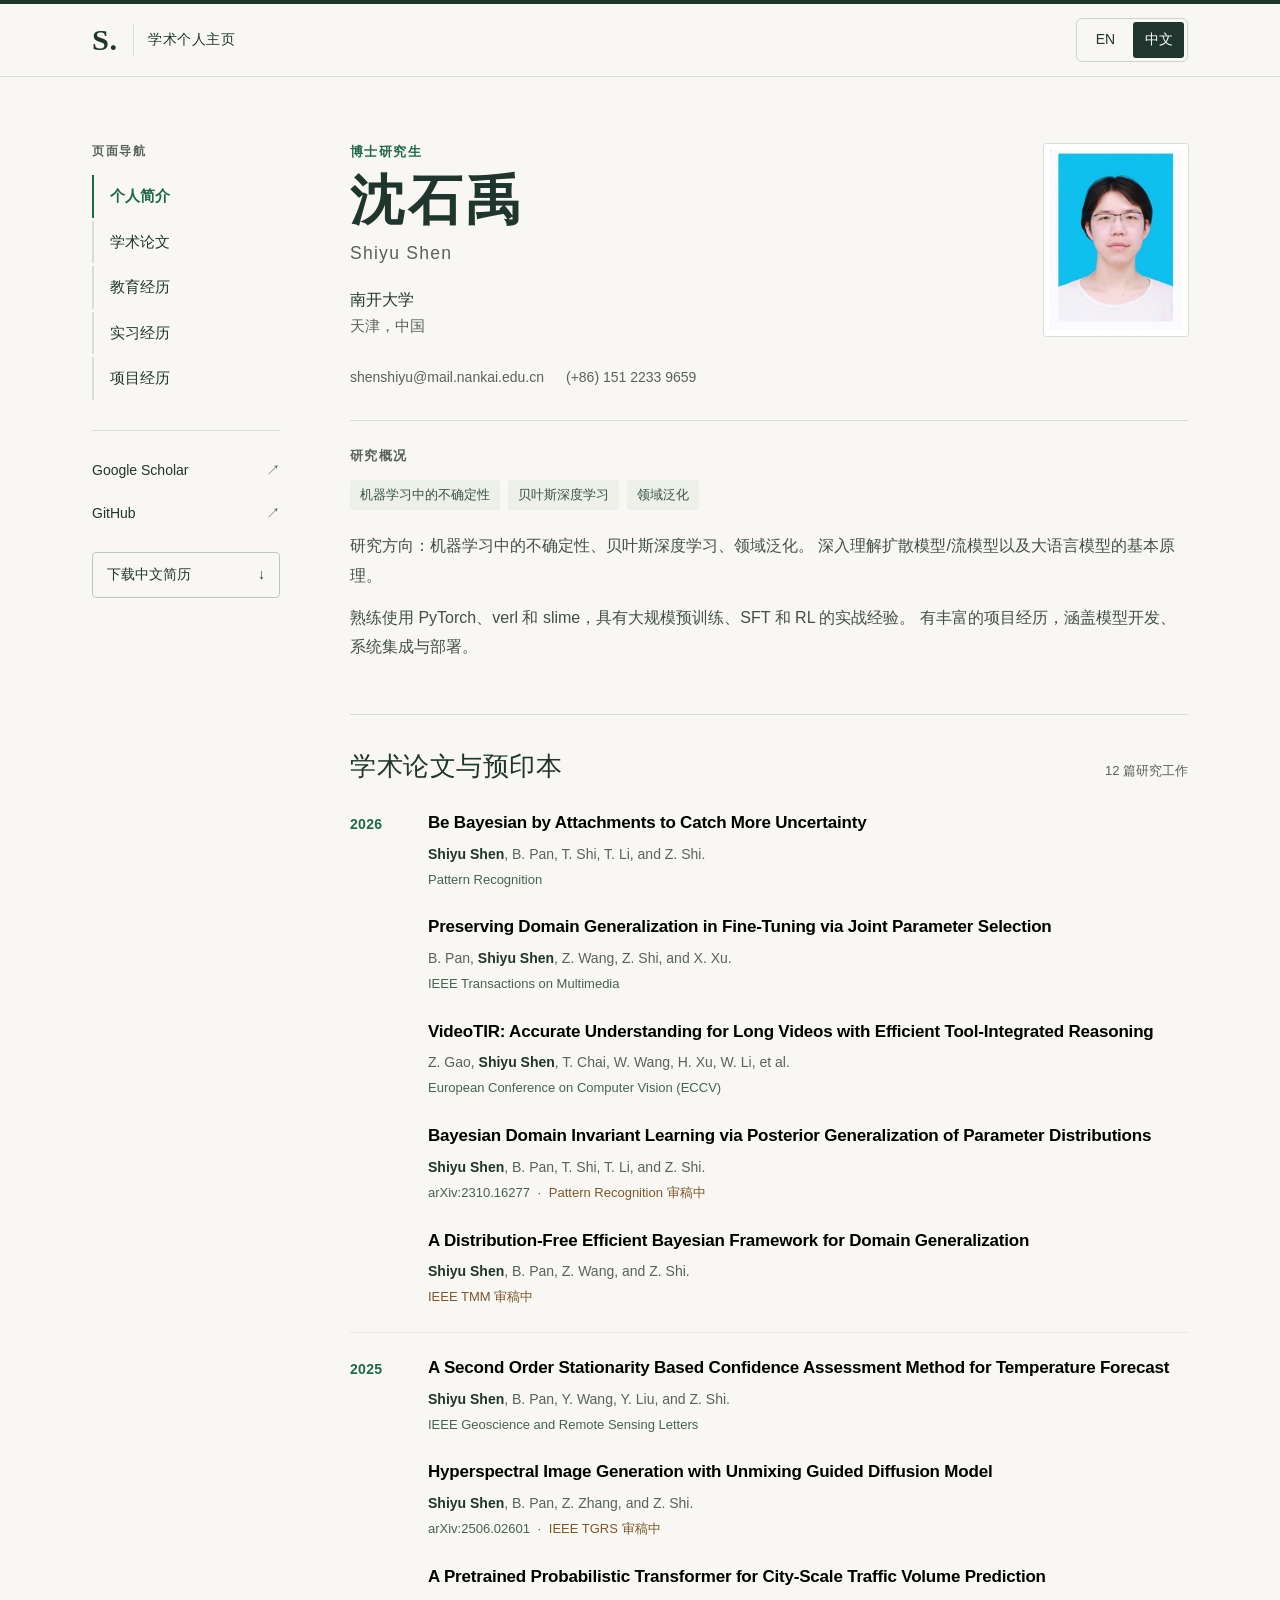
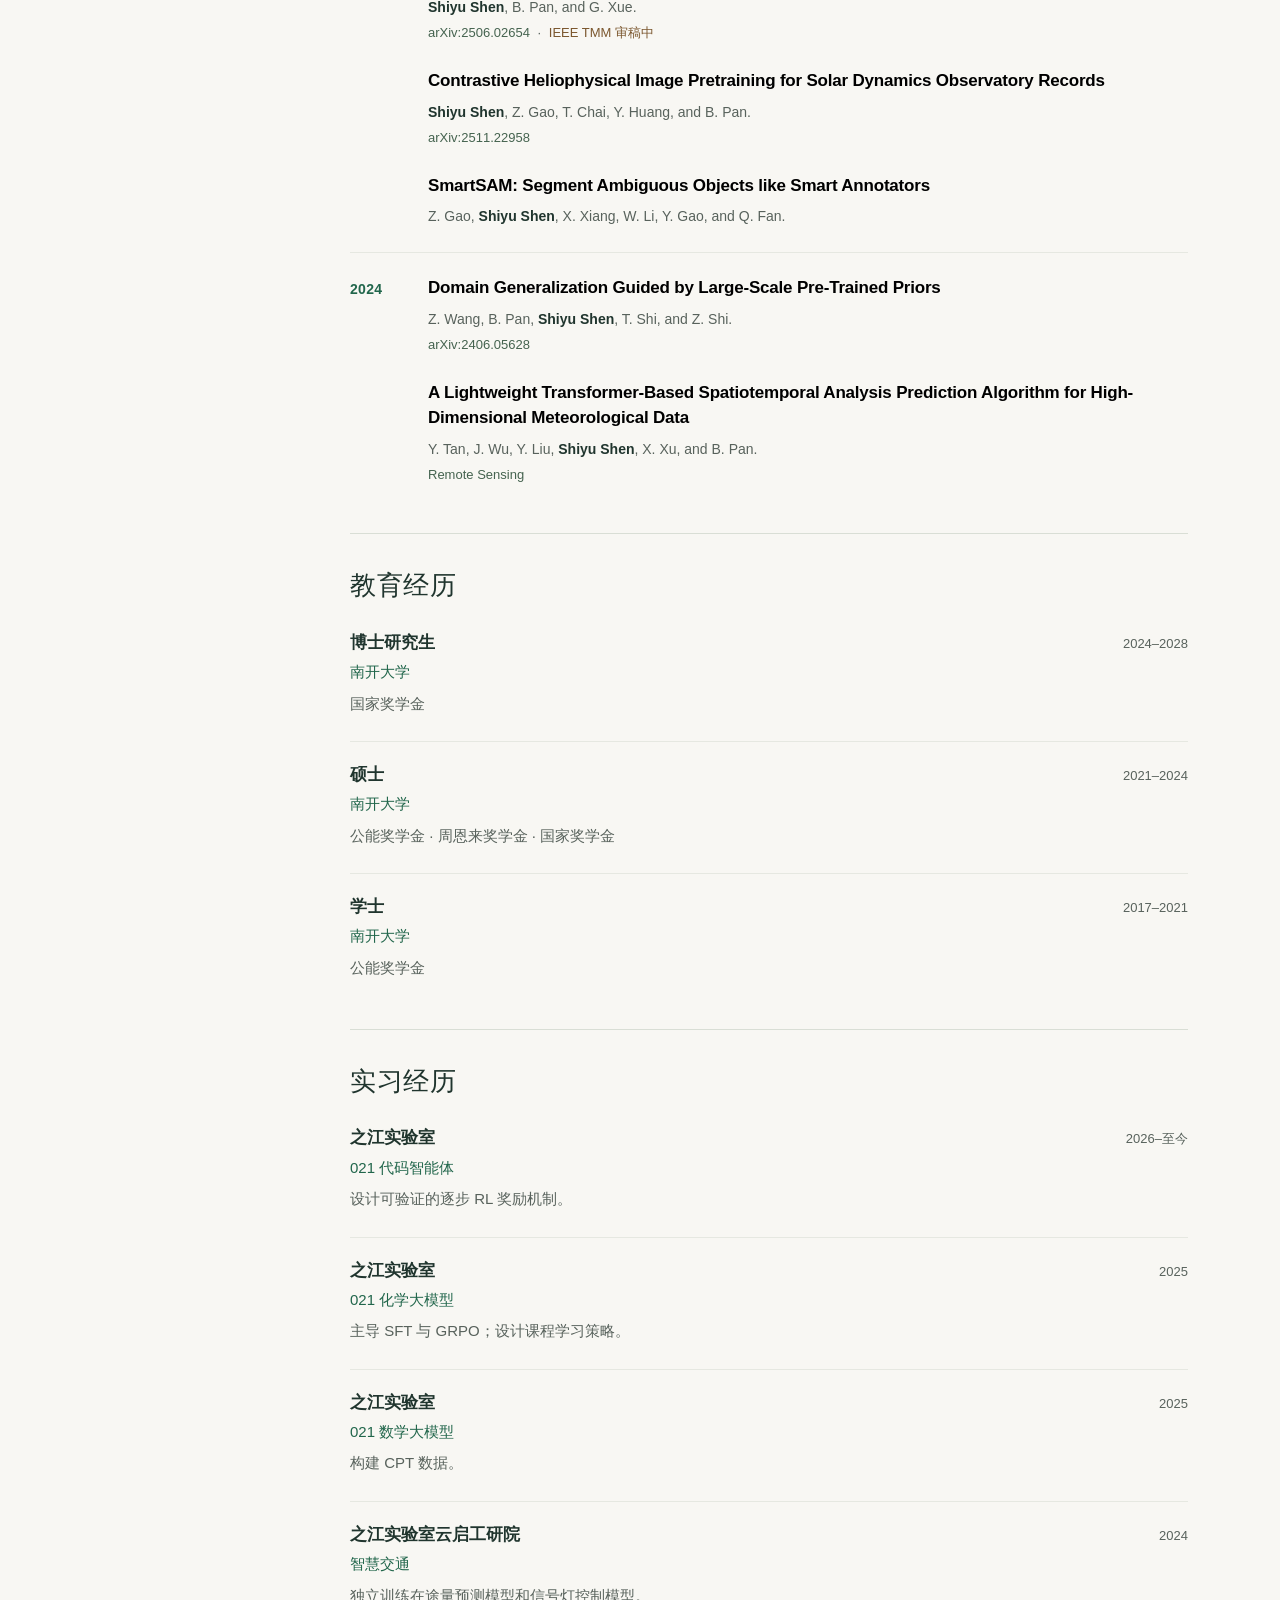
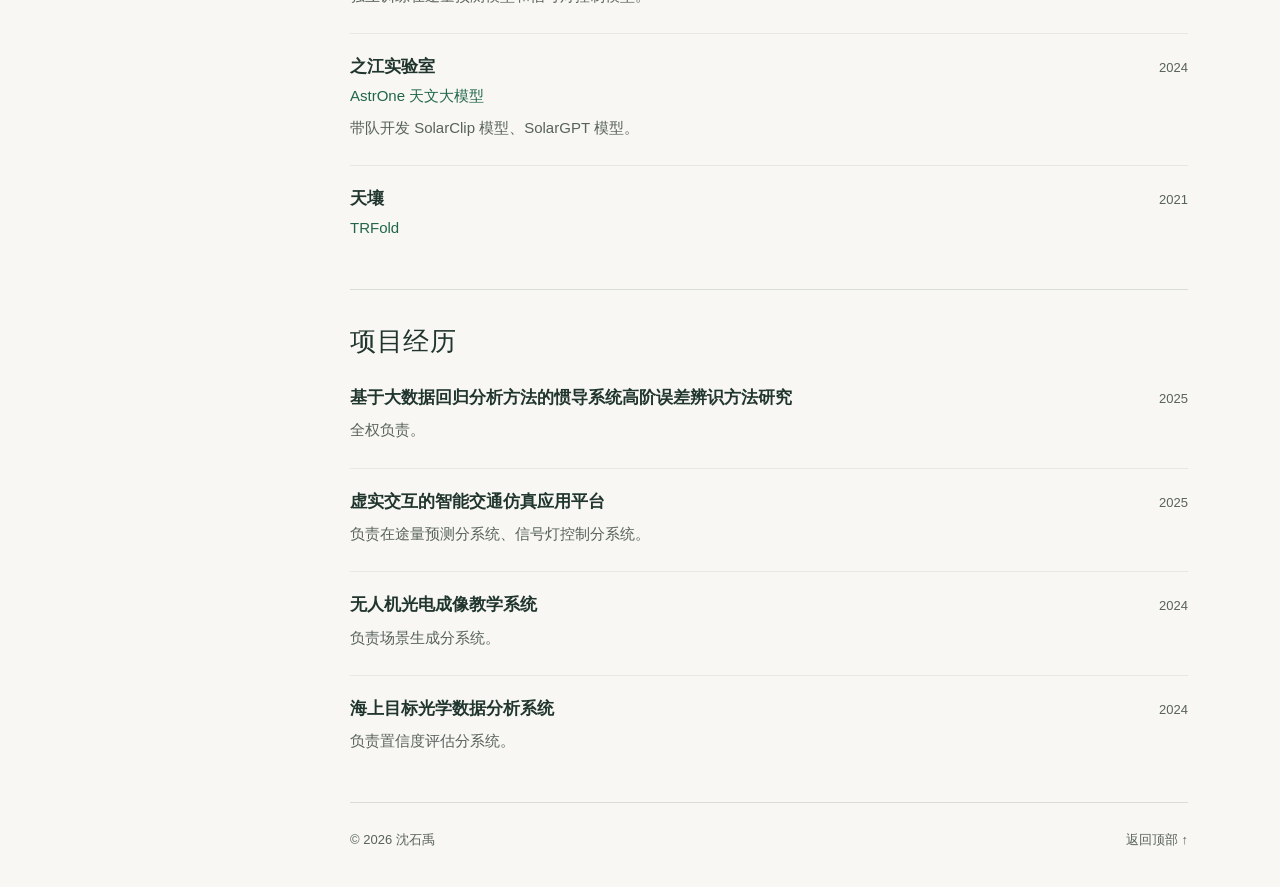
==== zh/index.html @ eaa1b823 "Add bilingual academic homepage and synchronized linked CVs Publish the English and Chinese profiles" ====
<!doctype html>
<html lang="zh-CN">
<head>
  <meta charset="utf-8">
  <meta name="viewport" content="width=device-width, initial-scale=1">
  <title>沈石禹 | 南开大学</title>
  <meta name="description" content="沈石禹，南开大学博士研究生。研究方向为机器学习中的不确定性、贝叶斯深度学习与领域泛化。">
  <meta name="author" content="Shiyu Shen">
  <meta name="theme-color" content="#f8f7f3">
  <meta property="og:type" content="profile">
  <meta property="og:title" content="沈石禹 | 南开大学">
  <meta property="og:description" content="沈石禹，南开大学博士研究生。研究方向为机器学习中的不确定性、贝叶斯深度学习与领域泛化。">
  <meta property="og:url" content="https://teemo341.github.io/io/zh/">
  <meta property="og:locale" content="zh_CN">
  <link rel="canonical" href="https://teemo341.github.io/io/zh/">
  <link rel="alternate" hreflang="en" href="https://teemo341.github.io/io/">
  <link rel="alternate" hreflang="zh-CN" href="https://teemo341.github.io/io/zh/">
  <link rel="alternate" hreflang="x-default" href="https://teemo341.github.io/io/">
  <link rel="icon" type="image/svg+xml" href="../assets/favicon.svg">
  <link rel="stylesheet" href="../assets/style.css">
  <script src="../assets/main.js" defer></script>
</head>
<body id="top">
<a class="skip-link" href="#main">跳转到正文</a>
<header class="site-header">
  <div class="header-inner">
    <a class="wordmark" href="#top" aria-label="沈石禹"><span class="monogram" aria-hidden="true">S.</span><span>学术个人主页</span></a>
    <nav class="language-switch" aria-label="Language / 语言">
      <a href="../index.html" lang="en" hreflang="en" >EN<span class="sr-only"> — English</span></a>
      <a href="index.html" lang="zh-CN" hreflang="zh-CN" aria-current="page">中文</a>
    </nav>
  </div>
</header>
<div class="page-shell">
  <aside class="sidebar">
    <p class="sidebar-label">页面导航</p>
    <nav class="section-nav" aria-label="页面导航"><a href="#about">个人简介</a><a href="#publications">学术论文</a><a href="#education">教育经历</a><a href="#experience">实习经历</a><a href="#projects">项目经历</a></nav>
    <div class="sidebar-links"><a href="https://scholar.google.com/citations?user=rNZgWagAAAAJ&amp;hl=en">Google Scholar <span aria-hidden="true">↗</span></a><a href="https://github.com/Teemo341">GitHub <span aria-hidden="true">↗</span></a></div>
    <a class="cv-button" href="../cv/Shiyu_Shen_Academic_CV_CN.pdf" download>下载中文简历<span aria-hidden="true">↓</span></a>
  </aside>
  <main id="main">
    <section class="about-section" id="about" aria-labelledby="name">
      <div class="hero">
        <div class="hero-copy"><p class="eyebrow">博士研究生</p><h1 id="name">沈石禹</h1><p class="other-name" lang="en">Shiyu Shen</p><p class="affiliation">南开大学<br><span>天津，中国</span></p></div>
        <img class="portrait" src="../assets/portrait.jpg" alt="沈石禹的个人照片" width="144" height="192" fetchpriority="high">
      </div>
      <div class="contact"><a href="mailto:shenshiyu@mail.nankai.edu.cn">shenshiyu@mail.nankai.edu.cn</a><a href="tel:+8615122339659">(+86) 151 2233 9659</a></div>
      <div class="research"><h2 class="small-heading">研究概况</h2><ul class="interest-list"><li>机器学习中的不确定性</li><li>贝叶斯深度学习</li><li>领域泛化</li></ul><div class="profile-copy"><p>研究方向：机器学习中的不确定性、贝叶斯深度学习、领域泛化。 深入理解扩散模型/流模型以及大语言模型的基本原理。</p><p>熟练使用 PyTorch、verl 和 slime，具有大规模预训练、SFT 和 RL 的实战经验。 有丰富的项目经历，涵盖模型开发、系统集成与部署。</p></div></div>
    </section>
    <section id="publications" aria-labelledby="publications-heading">
      <div class="section-heading"><h2 id="publications-heading">学术论文与预印本</h2><span>12 篇研究工作</span></div>
      <div class="year-group"><h3 class="year">2026</h3><ol class="paper-list"><li class="paper" data-source-id="8"><h4 lang="en"><a href="https://doi.org/10.1016/j.patcog.2026.113084" title="打开论文">Be Bayesian by Attachments to Catch More Uncertainty</a></h4><p class="authors" lang="en"><strong>Shiyu Shen</strong>, B. Pan, T. Shi, T. Li, and Z. Shi.</p><p class="venue">Pattern Recognition</p></li><li class="paper" data-source-id="9"><h4 lang="en"><a href="https://arxiv.org/abs/2508.16976" title="打开论文">Preserving Domain Generalization in Fine-Tuning via Joint Parameter Selection</a></h4><p class="authors" lang="en">B. Pan, <strong>Shiyu Shen</strong>, Z. Wang, Z. Shi, and X. Xu.</p><p class="venue">IEEE Transactions on Multimedia</p></li><li class="paper" data-source-id="10"><h4 lang="en"><a href="https://arxiv.org/abs/2603.25021" title="打开论文">VideoTIR: Accurate Understanding for Long Videos with Efficient Tool-Integrated Reasoning</a></h4><p class="authors" lang="en">Z. Gao, <strong>Shiyu Shen</strong>, T. Chai, W. Wang, H. Xu, W. Li, et al.</p><p class="venue">European Conference on Computer Vision (ECCV)</p></li><li class="paper" data-source-id="11"><h4 lang="en"><a href="https://arxiv.org/abs/2310.16277" title="打开论文">Bayesian Domain Invariant Learning via Posterior Generalization of Parameter Distributions</a></h4><p class="authors" lang="en"><strong>Shiyu Shen</strong>, B. Pan, T. Shi, T. Li, and Z. Shi.</p><p class="venue">arXiv:2310.16277 <span aria-hidden="true">·</span> <span class="review">Pattern Recognition 审稿中</span></p></li><li class="paper" data-source-id="12"><h4 lang="en"><a href="https://scholar.google.com/scholar?q=%22A%20Distribution-Free%20Efficient%20Bayesian%20Framework%20for%20Domain%20Generalization%22" title="在 Google Scholar 中检索此标题">A Distribution-Free Efficient Bayesian Framework for Domain Generalization</a></h4><p class="authors" lang="en"><strong>Shiyu Shen</strong>, B. Pan, Z. Wang, and Z. Shi.</p><p class="venue"><span class="review">IEEE TMM 审稿中</span></p></li></ol></div><div class="year-group"><h3 class="year">2025</h3><ol class="paper-list"><li class="paper" data-source-id="3"><h4 lang="en"><a href="https://ieeexplore.ieee.org/document/10852282" title="打开论文">A Second Order Stationarity Based Confidence Assessment Method for Temperature Forecast</a></h4><p class="authors" lang="en"><strong>Shiyu Shen</strong>, B. Pan, Y. Wang, Y. Liu, and Z. Shi.</p><p class="venue">IEEE Geoscience and Remote Sensing Letters</p></li><li class="paper" data-source-id="4"><h4 lang="en"><a href="https://arxiv.org/abs/2506.02601" title="打开论文">Hyperspectral Image Generation with Unmixing Guided Diffusion Model</a></h4><p class="authors" lang="en"><strong>Shiyu Shen</strong>, B. Pan, Z. Zhang, and Z. Shi.</p><p class="venue">arXiv:2506.02601 <span aria-hidden="true">·</span> <span class="review">IEEE TGRS 审稿中</span></p></li><li class="paper" data-source-id="5"><h4 lang="en"><a href="https://arxiv.org/abs/2506.02654" title="打开论文">A Pretrained Probabilistic Transformer for City-Scale Traffic Volume Prediction</a></h4><p class="authors" lang="en"><strong>Shiyu Shen</strong>, B. Pan, and G. Xue.</p><p class="venue">arXiv:2506.02654 <span aria-hidden="true">·</span> <span class="review">IEEE TMM 审稿中</span></p></li><li class="paper" data-source-id="6"><h4 lang="en"><a href="https://arxiv.org/abs/2511.22958" title="打开论文">Contrastive Heliophysical Image Pretraining for Solar Dynamics Observatory Records</a></h4><p class="authors" lang="en"><strong>Shiyu Shen</strong>, Z. Gao, T. Chai, Y. Huang, and B. Pan.</p><p class="venue">arXiv:2511.22958</p></li><li class="paper" data-source-id="7"><h4 lang="en"><a href="https://openreview.net/forum?id=08pxmTLKTT" title="打开论文">SmartSAM: Segment Ambiguous Objects like Smart Annotators</a></h4><p class="authors" lang="en">Z. Gao, <strong>Shiyu Shen</strong>, X. Xiang, W. Li, Y. Gao, and Q. Fan.</p></li></ol></div><div class="year-group"><h3 class="year">2024</h3><ol class="paper-list"><li class="paper" data-source-id="1"><h4 lang="en"><a href="https://arxiv.org/abs/2406.05628" title="打开论文">Domain Generalization Guided by Large-Scale Pre-Trained Priors</a></h4><p class="authors" lang="en">Z. Wang, B. Pan, <strong>Shiyu Shen</strong>, T. Shi, and Z. Shi.</p><p class="venue">arXiv:2406.05628</p></li><li class="paper" data-source-id="2"><h4 lang="en"><a href="https://doi.org/10.3390/rs16234545" title="打开论文">A Lightweight Transformer-Based Spatiotemporal Analysis Prediction Algorithm for High-Dimensional Meteorological Data</a></h4><p class="authors" lang="en">Y. Tan, J. Wu, Y. Liu, <strong>Shiyu Shen</strong>, X. Xu, and B. Pan.</p><p class="venue">Remote Sensing</p></li></ol></div>
    </section>
    <section id="education" aria-labelledby="education-heading"><div class="section-heading"><h2 id="education-heading">教育经历</h2></div><ol class="entry-list education"><li class="entry"><div class="entry-heading"><h3>博士研究生</h3><span class="date">2024–2028</span></div><p class="organization">南开大学</p><p class="detail">国家奖学金</p></li><li class="entry"><div class="entry-heading"><h3>硕士</h3><span class="date">2021–2024</span></div><p class="organization">南开大学</p><p class="detail">公能奖学金 · 周恩来奖学金 · 国家奖学金</p></li><li class="entry"><div class="entry-heading"><h3>学士</h3><span class="date">2017–2021</span></div><p class="organization">南开大学</p><p class="detail">公能奖学金</p></li></ol></section>
    <section id="experience" aria-labelledby="experience-heading"><div class="section-heading"><h2 id="experience-heading">实习经历</h2></div><ol class="entry-list"><li class="entry"><div class="entry-heading"><h3>之江实验室</h3><span class="date">2026–至今</span></div><p class="organization">021 代码智能体</p><p class="detail">设计可验证的逐步 RL 奖励机制。</p></li><li class="entry"><div class="entry-heading"><h3>之江实验室</h3><span class="date">2025</span></div><p class="organization">021 化学大模型</p><p class="detail">主导 SFT 与 GRPO；设计课程学习策略。</p></li><li class="entry"><div class="entry-heading"><h3>之江实验室</h3><span class="date">2025</span></div><p class="organization">021 数学大模型</p><p class="detail">构建 CPT 数据。</p></li><li class="entry"><div class="entry-heading"><h3>之江实验室云启工研院</h3><span class="date">2024</span></div><p class="organization">智慧交通</p><p class="detail">独立训练在途量预测模型和信号灯控制模型。</p></li><li class="entry"><div class="entry-heading"><h3>之江实验室</h3><span class="date">2024</span></div><p class="organization">AstrOne 天文大模型</p><p class="detail">带队开发 SolarClip 模型、SolarGPT 模型。</p></li><li class="entry"><div class="entry-heading"><h3>天壤</h3><span class="date">2021</span></div><p class="organization">TRFold</p></li></ol></section>
    <section id="projects" aria-labelledby="projects-heading"><div class="section-heading"><h2 id="projects-heading">项目经历</h2></div><ol class="entry-list"><li class="entry"><div class="entry-heading"><h3>基于大数据回归分析方法的惯导系统高阶误差辨识方法研究</h3><span class="date">2025</span></div><p class="detail">全权负责。</p></li><li class="entry"><div class="entry-heading"><h3>虚实交互的智能交通仿真应用平台</h3><span class="date">2025</span></div><p class="detail">负责在途量预测分系统、信号灯控制分系统。</p></li><li class="entry"><div class="entry-heading"><h3>无人机光电成像教学系统</h3><span class="date">2024</span></div><p class="detail">负责场景生成分系统。</p></li><li class="entry"><div class="entry-heading"><h3>海上目标光学数据分析系统</h3><span class="date">2024</span></div><p class="detail">负责置信度评估分系统。</p></li></ol></section>
    <footer><span>© 2026 沈石禹</span><a href="#top">返回顶部 <span aria-hidden="true">↑</span></a></footer>
  </main>
</div>
</body>
</html>
---- assets/style.css ----
:root{color-scheme:light;--paper:#f8f7f3;--ink:#20352e;--muted:#58625c;--accent:#21664b;--rule:#d9ded5;--soft:#edf0e8;--sans:Inter,-apple-system,BlinkMacSystemFont,"Segoe UI","Noto Sans CJK SC","Microsoft YaHei",Arial,sans-serif;--serif:Georgia,"Times New Roman","Noto Serif CJK SC",serif}
*{box-sizing:border-box}
html{scroll-behavior:smooth;scroll-padding-top:105px}
body{margin:0;background:var(--paper);color:var(--ink);font-family:var(--sans);font-size:1rem;line-height:1.7;-webkit-font-smoothing:antialiased}
a{color:inherit;text-decoration:none;text-underline-offset:4px}
a:hover{color:var(--accent);text-decoration:underline}
a:focus-visible{outline:2px solid var(--accent);outline-offset:5px;border-radius:2px}
img{max-width:100%;display:block}
h1,h2,h3,h4,p{margin:0}
.sr-only{position:absolute;width:1px;height:1px;padding:0;margin:-1px;overflow:hidden;clip:rect(0,0,0,0);white-space:nowrap;border:0}
.skip-link{position:fixed;left:20px;top:-100px;background:var(--ink);color:white;padding:10px 20px;z-index:20}
.skip-link:focus{top:10px}
.site-header{border-top:4px solid var(--ink);border-bottom:1px solid var(--rule);background:var(--paper);position:sticky;top:0;z-index:10}
.header-inner{max-width:1160px;margin:auto;padding:14px 32px;display:flex;align-items:center;justify-content:space-between;gap:20px}
.wordmark{display:flex;align-items:center;gap:14px;font-size:.875rem;letter-spacing:.035em}
.monogram{font-family:var(--serif);font-size:1.9rem;line-height:1;font-weight:700;border-right:1px solid var(--rule);padding-right:16px}
.language-switch{display:flex;border:1px solid #ccd3c9;border-radius:6px;padding:3px;gap:2px;font-size:.875rem;flex:none}
.language-switch a{display:flex;align-items:center;justify-content:center;min-width:51px;min-height:36px;border-radius:3px;padding:3px 10px}
.language-switch a[aria-current]{background:var(--ink);color:#fff}
.page-shell{max-width:1160px;margin:0 auto;padding:64px 32px 0;display:grid;grid-template-columns:188px minmax(0,1fr);gap:70px}
.sidebar{align-self:start;position:sticky;top:126px}
.sidebar-label{font-size:.75rem;font-weight:600;text-transform:uppercase;letter-spacing:.13em;color:var(--muted);margin-bottom:14px}
.section-nav{display:flex;flex-direction:column;gap:3px}
.section-nav a{font-size:.9375rem;line-height:1.5;padding:10px 0 10px 16px;border-left:2px solid var(--rule)}
.section-nav a[aria-current]{color:var(--accent);border-color:var(--accent);font-weight:650}
.sidebar-links{border-top:1px solid var(--rule);margin-top:30px;padding-top:20px;display:grid;gap:3px}
.sidebar-links a{font-size:.875rem;display:flex;justify-content:space-between;align-items:center;min-height:40px}
.sidebar-links span{color:var(--muted)}
.cv-button{border:1px solid #bbc8bc;margin-top:18px;padding:10px 14px;display:flex;align-items:center;justify-content:space-between;gap:12px;font-size:.875rem;border-radius:4px;min-height:44px}
.cv-button:hover{background:var(--soft)}
main{min-width:0}
.about-section{padding-bottom:52px}
.hero{display:flex;justify-content:space-between;align-items:center;gap:30px}
.eyebrow{color:var(--accent);font-size:.8125rem;font-weight:650;letter-spacing:.11em;text-transform:uppercase;margin-bottom:8px}
h1{font-family:var(--serif);font-size:clamp(2.5rem,4.7vw,3.7rem);font-weight:500;line-height:1.12;letter-spacing:-.04em}
.other-name{font-size:1.1rem;color:var(--muted);margin-top:7px;letter-spacing:.07em}
.affiliation{font-size:1rem;margin-top:18px;line-height:1.65}
.affiliation span{color:var(--muted);font-size:.9375rem}
.portrait{width:144px;height:192px;object-fit:cover;flex:none;border:6px solid #fff;box-shadow:0 0 0 1px var(--rule);border-radius:3px}
.contact{display:flex;flex-wrap:wrap;gap:6px 22px;font-size:.875rem;color:var(--muted);padding:23px 0 27px;border-bottom:1px solid var(--rule)}
.contact a{overflow-wrap:anywhere;padding:3px 0}
.research{padding-top:24px}
.small-heading{font-size:.8125rem;text-transform:uppercase;letter-spacing:.1em;font-weight:650;color:var(--muted)}
.interest-list{display:flex;flex-wrap:wrap;gap:8px;list-style:none;padding:0;margin:13px 0 21px}
.interest-list li{font-size:.8125rem;font-weight:550;line-height:1.6;background:var(--soft);color:#37523e;padding:5px 10px;border-radius:3px}
.profile-copy p{font-size:1rem;line-height:1.85;color:#424f47}
.profile-copy p+p{margin-top:12px}
main>section:not(.about-section){padding:34px 0 24px;border-top:1px solid var(--rule)}
.section-heading{display:flex;justify-content:space-between;align-items:baseline;gap:20px;margin-bottom:27px}
.section-heading h2{font-family:var(--serif);font-size:1.9rem;font-weight:500;line-height:1.3;letter-spacing:-.025em}
.section-heading>span{font-size:.8125rem;color:var(--muted);white-space:nowrap}
.year-group{display:grid;grid-template-columns:54px minmax(0,1fr);gap:24px}
.year{font-size:.875rem;color:var(--accent);font-weight:650;padding-top:3px;letter-spacing:.02em}
.paper-list{list-style:none;padding:0;margin:0}
.paper{padding-bottom:24px}
.paper h4{font-size:1.0625rem;font-weight:620;line-height:1.5;letter-spacing:-.012em}
.paper h4,.paper h4 a,.paper h4 a:visited,.paper h4 a:hover,.paper h4 a:focus{color:#000}
.authors{color:var(--muted);font-size:.875rem;line-height:1.65;margin-top:7px}
.authors strong{font-weight:650;color:var(--ink)}
.venue{font-size:.8125rem;line-height:1.6;margin-top:4px;color:#45634f}
.review{color:#7b572e}
.venue>span[aria-hidden]{padding:0 4px;color:var(--muted)}
.year-group+.year-group{border-top:1px solid #e6e8e1;padding-top:22px}
.entry-list{list-style:none;margin:0;padding:0}
.entry{padding:0 0 24px}
.entry+.entry{padding-top:20px;border-top:1px solid #e6e8e1}
.entry-heading{display:flex;align-items:baseline;justify-content:space-between;gap:20px}
.entry-heading h3{font-size:1.0625rem;line-height:1.55;font-weight:620}
.date{font-size:.8125rem;color:var(--muted);white-space:nowrap;flex:none}
.organization{font-size:.9375rem;color:var(--accent);margin-top:3px}
.detail{font-size:.9375rem;color:var(--muted);margin-top:6px;line-height:1.75}
footer{border-top:1px solid var(--rule);padding:26px 0 35px;display:flex;justify-content:space-between;gap:20px;font-size:.8125rem;color:var(--muted)}
html[lang="zh-CN"] h1{font-size:3.4rem;letter-spacing:.07em;font-family:var(--sans);font-weight:600}
html[lang="zh-CN"] .section-heading h2{font-family:var(--sans);font-size:1.65rem;font-weight:550;letter-spacing:.02em}
html[lang="zh-CN"] .profile-copy{line-height:1.95}
@media(min-width:1400px){.page-shell{padding-top:76px}}
@media(max-width:1000px){.page-shell{gap:35px;grid-template-columns:158px minmax(0,1fr);padding-left:28px;padding-right:28px}.header-inner{padding-left:28px;padding-right:28px}.hero{gap:20px}.portrait{width:124px;height:166px}.interest-list{gap:6px}.section-heading h2{font-size:1.75rem}}
@media(max-width:760px){html{scroll-padding-top:90px}.header-inner{padding:11px 22px}.page-shell{display:flex;flex-direction:column;gap:28px;padding:22px 22px 0}.sidebar{position:static;width:100%}.sidebar-label{display:none}.section-nav{flex-direction:row;flex-wrap:wrap;gap:0 17px;padding-bottom:12px;border-bottom:1px solid var(--rule)}.section-nav a{border:none;padding:7px 0;font-size:.875rem;min-height:38px}.section-nav a[aria-current]{text-decoration:underline;text-decoration-thickness:2px;text-underline-offset:7px}.sidebar-links{display:inline-flex;gap:22px;border:0;margin:12px 22px 0 0;padding:0}.sidebar-links a{gap:7px}.cv-button{display:inline-flex;gap:14px;margin:10px 0 0;padding:6px 12px}.hero{gap:18px}.portrait{width:110px;height:147px;border-width:4px}h1{font-size:2.8rem}.other-name{font-size:1rem}.affiliation{margin-top:14px}.eyebrow{font-size:.75rem}.contact{gap:4px 18px;padding:20px 0}.about-section{padding-bottom:36px}.research{padding-top:23px}.interest-list li{font-size:.8125rem}.profile-copy p{line-height:1.8}.section-heading{gap:12px;margin-bottom:24px}.section-heading h2{font-size:1.7rem}.section-heading>span{font-size:.75rem}.year-group{grid-template-columns:44px minmax(0,1fr);gap:13px}.paper h4{font-size:1rem}.paper{padding-bottom:23px}.entry-heading{gap:12px}html[lang="zh-CN"] h1{font-size:2.8rem}html[lang="zh-CN"] .section-heading h2{font-size:1.5rem}}
@media(max-width:380px){.header-inner{padding-left:18px;padding-right:18px}.page-shell{padding-left:18px;padding-right:18px}.wordmark{gap:9px;font-size:.8125rem}.monogram{padding-right:10px}.portrait{width:86px;height:115px}h1{font-size:2.3rem}.year-group{display:block}.year{margin-bottom:10px}.entry-heading{flex-wrap:wrap;gap:2px}.section-heading{flex-wrap:wrap}.section-heading>span{white-space:normal}html[lang="zh-CN"] h1{font-size:2.4rem}}
@media(prefers-reduced-motion:reduce){html{scroll-behavior:auto}}
@media print{body{background:#fff;font-size:10pt}.site-header,.sidebar,.skip-link,footer{display:none}.page-shell{display:block;padding:0}.hero{justify-content:flex-start;gap:40px}.portrait{width:85px;height:113px}h1{font-size:28pt}.about-section{padding-bottom:18px}.section-heading{margin-bottom:12px}.section-heading h2{font-size:18pt}.paper,.entry{break-inside:avoid;padding-bottom:13px}.year-group{display:block}.year{margin-bottom:8px}.paper h4{font-size:10.5pt}.authors,.venue,.detail,.date{font-size:9pt}main>section:not(.about-section){padding:18px 0 12px}.profile-copy p{font-size:10pt}}
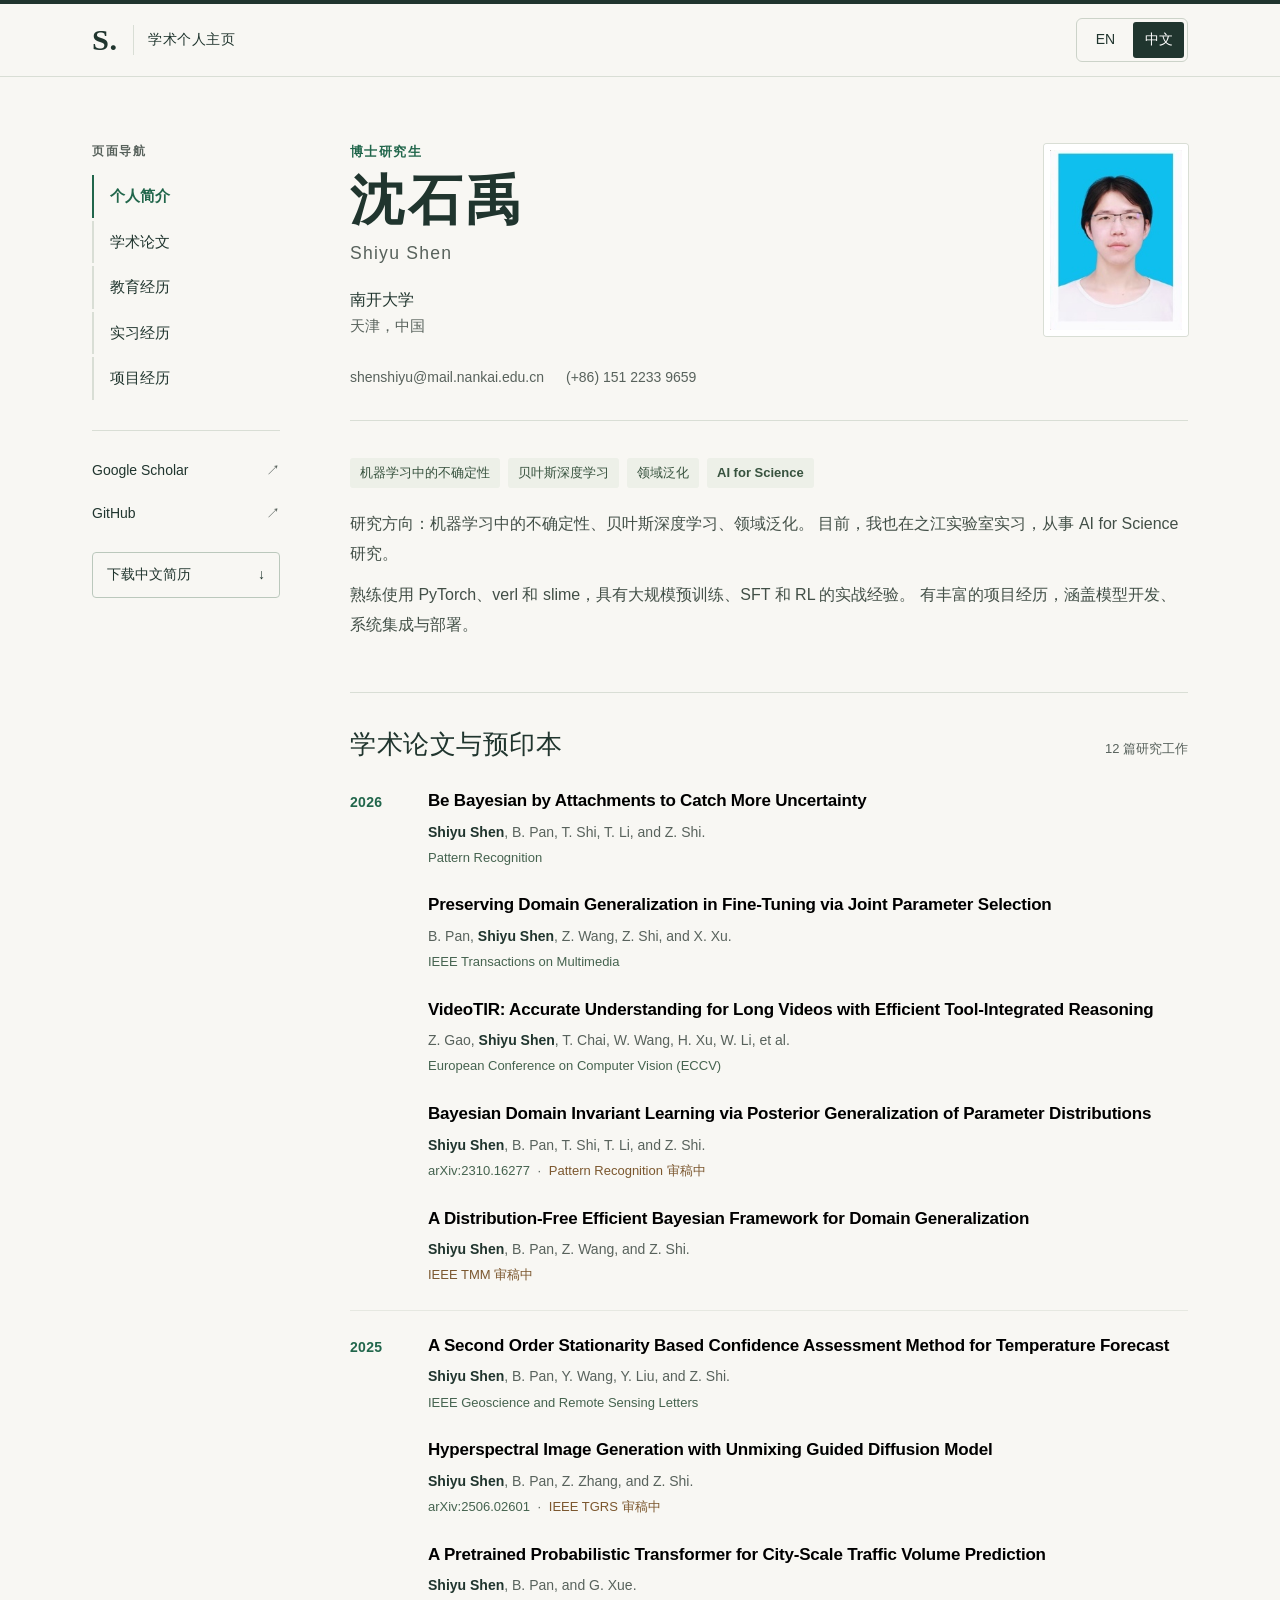
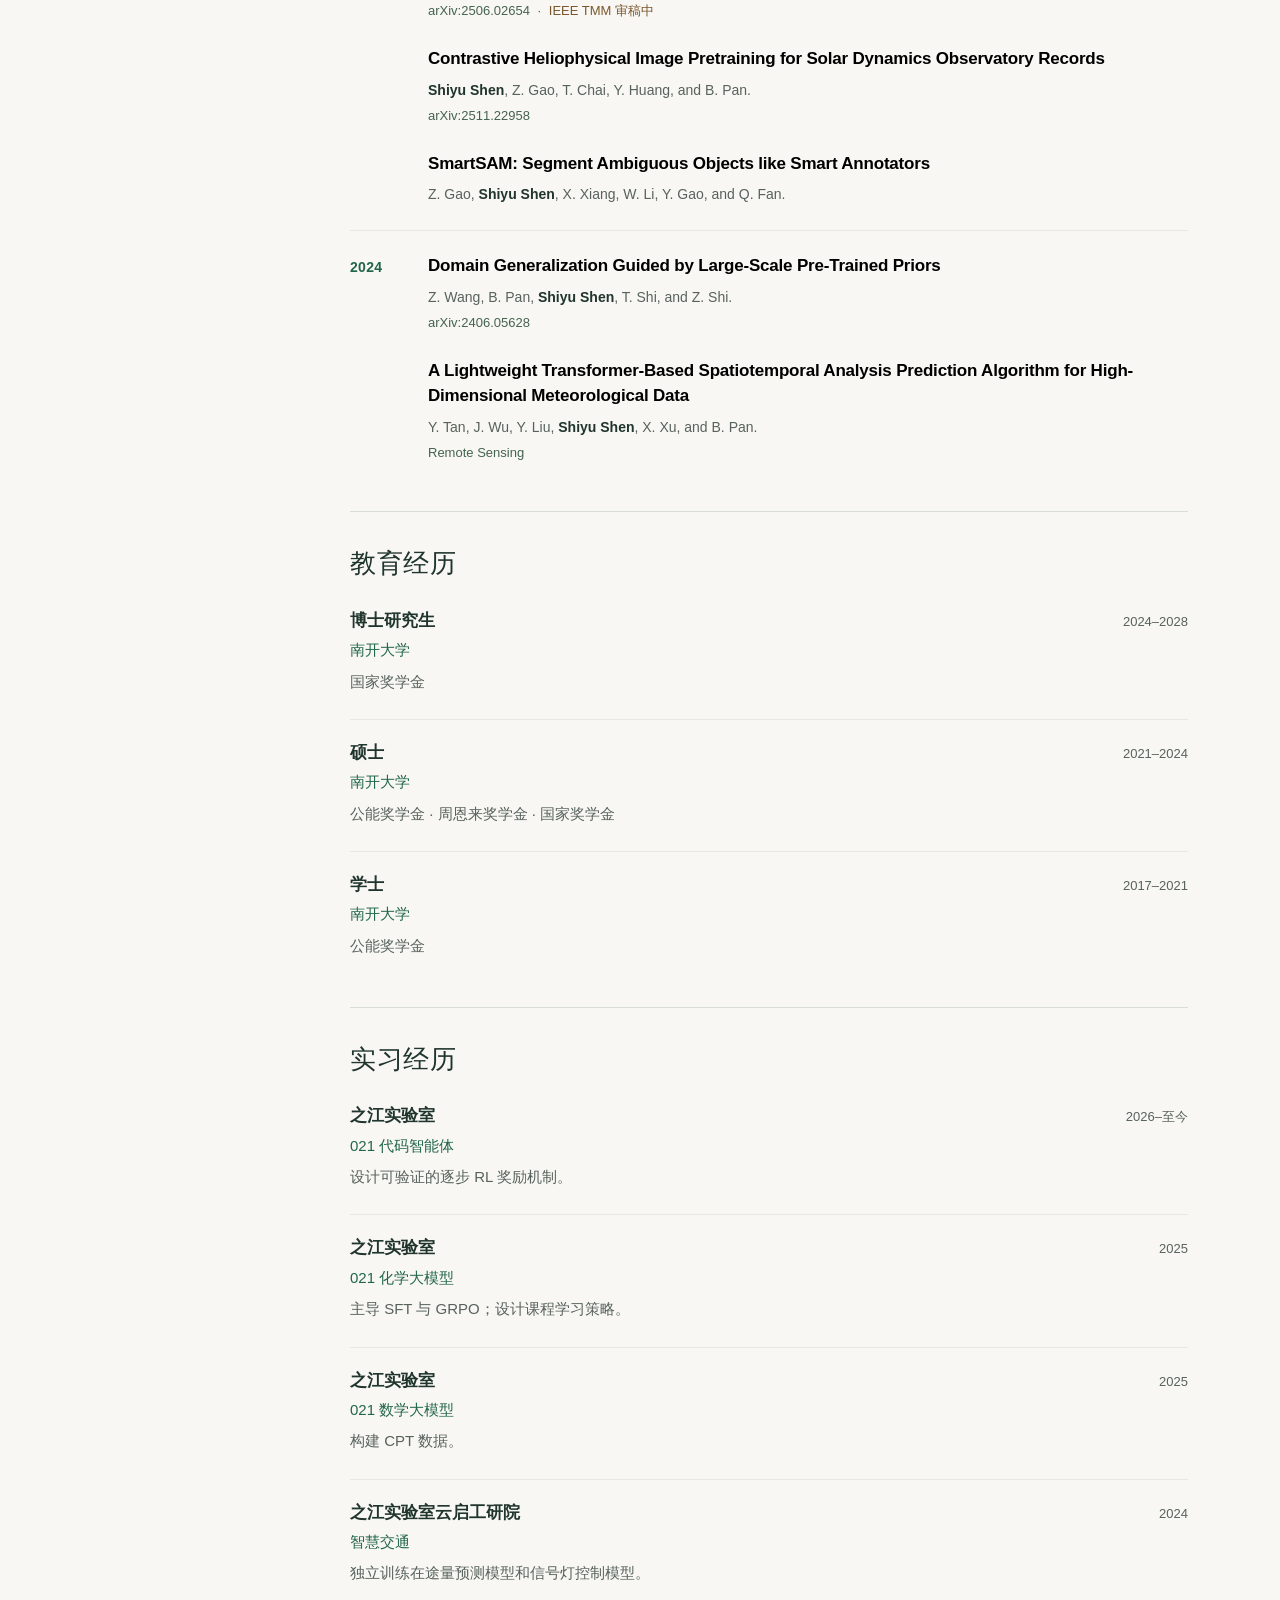
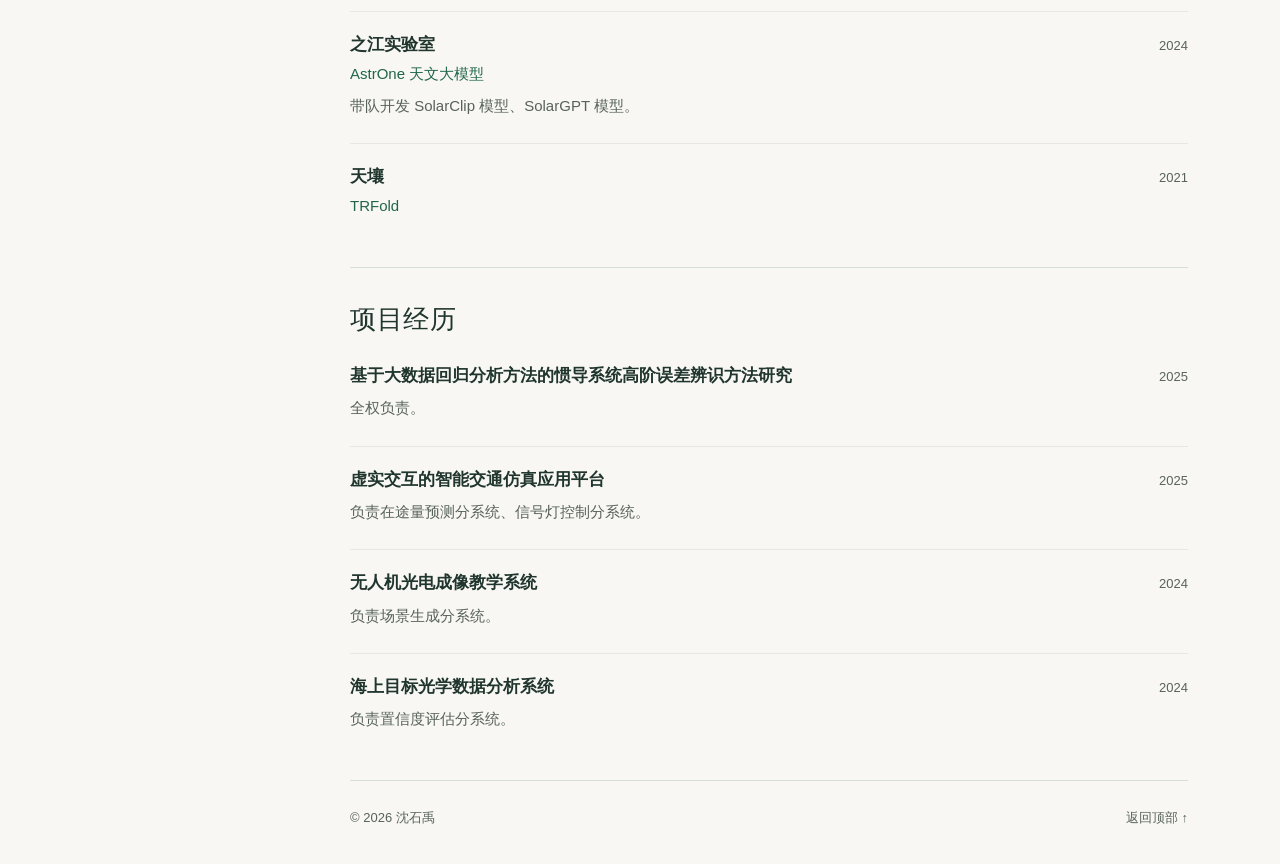
==== commit a9c6b9a1: "Update research profile with AI for Science internship Add AI for Science as a fourth research inter" ====
--- a/zh/index.html
+++ b/zh/index.html
@@ -4,18 +4,18 @@
   <meta charset="utf-8">
   <meta name="viewport" content="width=device-width, initial-scale=1">
   <title>沈石禹 | 南开大学</title>
-  <meta name="description" content="沈石禹，南开大学博士研究生。研究方向为机器学习中的不确定性、贝叶斯深度学习与领域泛化。">
+  <meta name="description" content="沈石禹，南开大学博士研究生。研究方向为机器学习中的不确定性、贝叶斯深度学习、领域泛化与 AI for Science。目前在之江实验室实习。">
   <meta name="author" content="Shiyu Shen">
   <meta name="theme-color" content="#f8f7f3">
   <meta property="og:type" content="profile">
   <meta property="og:title" content="沈石禹 | 南开大学">
-  <meta property="og:description" content="沈石禹，南开大学博士研究生。研究方向为机器学习中的不确定性、贝叶斯深度学习与领域泛化。">
-  <meta property="og:url" content="https://teemo341.github.io/io/zh/">
+  <meta property="og:description" content="沈石禹，南开大学博士研究生。研究方向为机器学习中的不确定性、贝叶斯深度学习、领域泛化与 AI for Science。目前在之江实验室实习。">
+  <meta property="og:url" content="https://teemo341.github.io/zh/">
   <meta property="og:locale" content="zh_CN">
-  <link rel="canonical" href="https://teemo341.github.io/io/zh/">
-  <link rel="alternate" hreflang="en" href="https://teemo341.github.io/io/">
-  <link rel="alternate" hreflang="zh-CN" href="https://teemo341.github.io/io/zh/">
-  <link rel="alternate" hreflang="x-default" href="https://teemo341.github.io/io/">
+  <link rel="canonical" href="https://teemo341.github.io/zh/">
+  <link rel="alternate" hreflang="en" href="https://teemo341.github.io/">
+  <link rel="alternate" hreflang="zh-CN" href="https://teemo341.github.io/zh/">
+  <link rel="alternate" hreflang="x-default" href="https://teemo341.github.io/">
   <link rel="icon" type="image/svg+xml" href="../assets/favicon.svg">
   <link rel="stylesheet" href="../assets/style.css">
   <script src="../assets/main.js" defer></script>
@@ -45,7 +45,7 @@
         <img class="portrait" src="../assets/portrait.jpg" alt="沈石禹的个人照片" width="144" height="192" fetchpriority="high">
       </div>
       <div class="contact"><a href="mailto:shenshiyu@mail.nankai.edu.cn">shenshiyu@mail.nankai.edu.cn</a><a href="tel:+8615122339659">(+86) 151 2233 9659</a></div>
-      <div class="research"><h2 class="small-heading">研究概况</h2><ul class="interest-list"><li>机器学习中的不确定性</li><li>贝叶斯深度学习</li><li>领域泛化</li></ul><div class="profile-copy"><p>研究方向：机器学习中的不确定性、贝叶斯深度学习、领域泛化。 深入理解扩散模型/流模型以及大语言模型的基本原理。</p><p>熟练使用 PyTorch、verl 和 slime，具有大规模预训练、SFT 和 RL 的实战经验。 有丰富的项目经历，涵盖模型开发、系统集成与部署。</p></div></div>
+      <div class="research"><h2 class="sr-only">研究概况</h2><ul class="interest-list"><li>机器学习中的不确定性</li><li>贝叶斯深度学习</li><li>领域泛化</li><li>AI for Science</li></ul><div class="profile-copy"><p>研究方向：机器学习中的不确定性、贝叶斯深度学习、领域泛化。 目前，我也在之江实验室实习，从事 AI for Science 研究。</p><p>熟练使用 PyTorch、verl 和 slime，具有大规模预训练、SFT 和 RL 的实战经验。 有丰富的项目经历，涵盖模型开发、系统集成与部署。</p></div></div>
     </section>
     <section id="publications" aria-labelledby="publications-heading">
       <div class="section-heading"><h2 id="publications-heading">学术论文与预印本</h2><span>12 篇研究工作</span></div>
